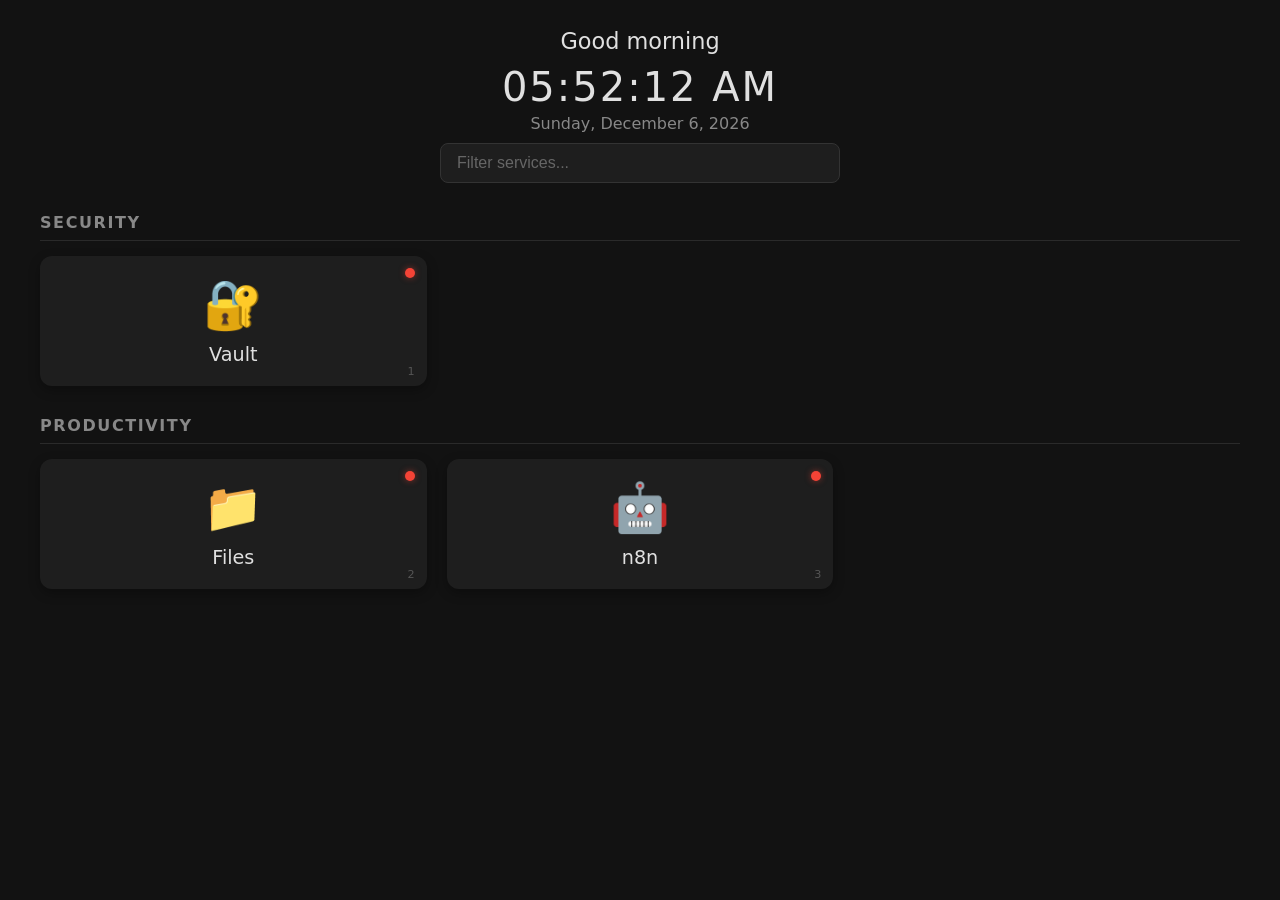
==== index.html @ 24b23f48 "Add functional dashboard with config-driven services, live status, search, stats, and keyboard nav R" ====
<!DOCTYPE html>
<html lang="en">
<head>
    <meta charset="UTF-8">
    <meta name="viewport" content="width=device-width, initial-scale=1.0">
    <title>pmserver</title>
    <link rel="icon" href="data:image/svg+xml,<svg xmlns='http://www.w3.org/2000/svg' viewBox='0 0 100 100'><text y='.9em' font-size='90'>🖥️</text></svg>">
    <meta name="description" content="pmserver.us - Self-hosted service dashboard">
    <meta property="og:title" content="pmserver.us">
    <meta property="og:description" content="Self-hosted service dashboard">
    <meta property="og:type" content="website">
    <meta property="og:url" content="https://pmserver.us">
    <meta name="theme-color" content="#121212">
    <link rel="stylesheet" href="style.css">
</head>
<body>
    <div class="container">
        <header id="header"></header>
        <div id="search-wrapper"></div>
        <div id="stats-widget"></div>
        <main id="services">
            <noscript>
                <p style="text-align:center;color:#888;">JavaScript is required to load the service dashboard.</p>
            </noscript>
        </main>
    </div>
    <script src="app.js"></script>
</body>
</html>
---- style.css ----
/* --- Base --- */
* { box-sizing: border-box; }

body {
    background: #121212;
    color: #e0e0e0;
    font-family: system-ui, -apple-system, sans-serif;
    margin: 0;
    padding: 20px;
    display: flex;
    justify-content: center;
}

.container {
    max-width: 1200px;
    width: 100%;
}

/* --- Header / Clock --- */
#header {
    text-align: center;
    margin-bottom: 10px;
}

.clock .time {
    font-size: 2.5em;
    font-weight: 300;
    letter-spacing: 0.05em;
}

.clock .date {
    font-size: 1em;
    color: #888;
    margin-top: 4px;
}

.clock .greeting {
    font-size: 1.4em;
    margin-top: 8px;
    margin-bottom: 10px;
}

/* --- Search --- */
#search-wrapper {
    text-align: center;
    margin-bottom: 30px;
}

#search {
    background: #1e1e1e;
    border: 1px solid #333;
    border-radius: 8px;
    color: #e0e0e0;
    padding: 10px 16px;
    font-size: 1em;
    width: 100%;
    max-width: 400px;
    outline: none;
    transition: border-color 0.2s;
}

#search:focus {
    border-color: #555;
}

#search::placeholder {
    color: #666;
}

/* --- Stats Widget --- */
#stats-widget {
    display: flex;
    justify-content: center;
    gap: 20px;
    flex-wrap: wrap;
    margin-bottom: 30px;
}

#stats-widget:empty {
    display: none;
}

.stat-item {
    background: #1e1e1e;
    border-radius: 8px;
    padding: 12px 20px;
    text-align: center;
    min-width: 120px;
}

.stat-label {
    font-size: 0.8em;
    color: #888;
    text-transform: uppercase;
    letter-spacing: 0.05em;
}

.stat-value {
    font-size: 1.4em;
    margin-top: 4px;
}

.stat-bar {
    height: 4px;
    background: #333;
    border-radius: 2px;
    margin-top: 6px;
    overflow: hidden;
}

.stat-bar-fill {
    height: 100%;
    border-radius: 2px;
    background: #4caf50;
    transition: width 0.5s;
}

/* --- Categories --- */
.category h2 {
    font-size: 1em;
    text-transform: uppercase;
    letter-spacing: 0.1em;
    color: #888;
    border-bottom: 1px solid #2a2a2a;
    padding-bottom: 8px;
    margin-top: 30px;
    margin-bottom: 15px;
}

/* --- Grid --- */
.grid {
    display: grid;
    grid-template-columns: repeat(auto-fill, minmax(300px, 1fr));
    gap: 20px;
}

/* --- Cards --- */
.card {
    background: #1e1e1e;
    border-radius: 12px;
    padding: 20px;
    text-align: center;
    box-shadow: 0 4px 12px rgba(0, 0, 0, 0.3);
    transition: transform 0.2s;
    display: block;
    color: #e0e0e0;
    text-decoration: none;
    position: relative;
}

.card:hover {
    transform: translateY(-5px);
}

.card:focus {
    outline: 2px solid #4caf50;
    outline-offset: 2px;
}

.card .icon {
    font-size: 3em;
    margin-bottom: 10px;
}

.card .title {
    font-size: 1.2em;
}

.card .shortcut-hint {
    position: absolute;
    bottom: 8px;
    right: 12px;
    font-size: 0.7em;
    color: #555;
}

/* --- Status Dot --- */
.status-dot {
    position: absolute;
    top: 12px;
    right: 12px;
    width: 10px;
    height: 10px;
    border-radius: 50%;
    background: #555;
}

.status-dot.status-up {
    background: #4caf50;
    box-shadow: 0 0 6px rgba(76, 175, 80, 0.5);
}

.status-dot.status-down {
    background: #f44336;
    box-shadow: 0 0 6px rgba(244, 67, 54, 0.5);
}

/* --- Visibility --- */
.hidden {
    display: none !important;
}

/* --- Responsive --- */
@media (max-width: 600px) {
    .grid {
        grid-template-columns: 1fr;
    }

    .clock .time {
        font-size: 2em;
    }

    #stats-widget {
        gap: 10px;
    }

    .stat-item {
        min-width: 80px;
        padding: 8px 12px;
    }
}
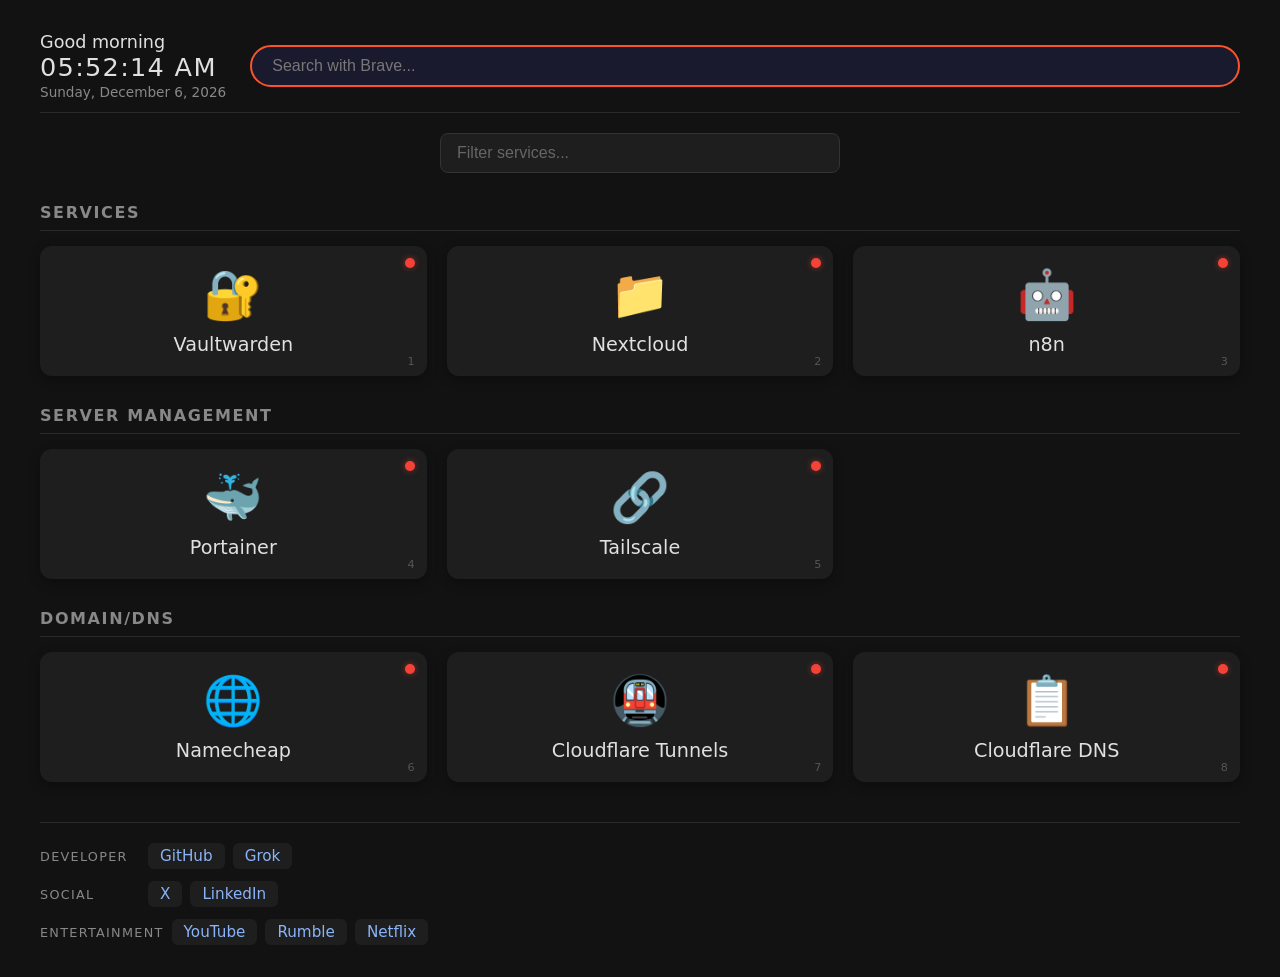
==== commit 690a8c3f: "Consolidate header, search, and stats into sticky top panel Wrap greeting/clock, Brave search, and s" ====
--- a/index.html
+++ b/index.html
@@ -15,14 +15,18 @@
 </head>
 <body>
     <div class="container">
-        <header id="header"></header>
+        <div id="top-panel">
+            <header id="header"></header>
+            <div id="brave-search-wrapper"></div>
+            <div id="stats-widget"></div>
+        </div>
         <div id="search-wrapper"></div>
-        <div id="stats-widget"></div>
         <main id="services">
             <noscript>
                 <p style="text-align:center;color:#888;">JavaScript is required to load the service dashboard.</p>
             </noscript>
         </main>
+        <div id="links"></div>
     </div>
     <script src="app.js"></script>
 </body>
--- a/style.css
+++ b/style.css
@@ -16,31 +16,78 @@
     width: 100%;
 }
 
+/* --- Top Panel (sticky) --- */
+#top-panel {
+    position: sticky;
+    top: 0;
+    z-index: 100;
+    background: #121212;
+    display: flex;
+    align-items: center;
+    gap: 24px;
+    padding: 12px 0;
+    border-bottom: 1px solid #2a2a2a;
+    margin-bottom: 20px;
+}
+
 /* --- Header / Clock --- */
 #header {
-    text-align: center;
-    margin-bottom: 10px;
+    text-align: left;
+    flex-shrink: 0;
+}
+
+.clock .greeting {
+    font-size: 1.1em;
+    margin: 0;
 }
 
 .clock .time {
-    font-size: 2.5em;
+    font-size: 1.6em;
     font-weight: 300;
     letter-spacing: 0.05em;
 }
 
 .clock .date {
+    font-size: 0.85em;
+    color: #888;
+    margin-top: 2px;
+}
+
+/* --- Brave Search --- */
+#brave-search-wrapper {
+    flex: 1;
+    display: flex;
+    align-items: center;
+    justify-content: center;
+    min-width: 0;
+}
+
+#brave-search {
+    width: 100%;
+}
+
+#brave-search input {
+    background: #1a1a2e;
+    border: 2px solid #fb542b;
+    border-radius: 24px;
+    color: #e0e0e0;
+    padding: 10px 20px;
     font-size: 1em;
-    color: #888;
-    margin-top: 4px;
-}
-
-.clock .greeting {
-    font-size: 1.4em;
-    margin-top: 8px;
-    margin-bottom: 10px;
-}
-
-/* --- Search --- */
+    width: 100%;
+    outline: none;
+    transition: border-color 0.2s, box-shadow 0.2s;
+}
+
+#brave-search input:focus {
+    border-color: #ff7654;
+    box-shadow: 0 0 12px rgba(251, 84, 43, 0.3);
+}
+
+#brave-search input::placeholder {
+    color: #777;
+}
+
+/* --- Service Filter --- */
 #search-wrapper {
     text-align: center;
     margin-bottom: 30px;
@@ -70,10 +117,10 @@
 /* --- Stats Widget --- */
 #stats-widget {
     display: flex;
-    justify-content: center;
-    gap: 20px;
-    flex-wrap: wrap;
-    margin-bottom: 30px;
+    flex-direction: column;
+    gap: 4px;
+    flex-shrink: 0;
+    text-align: right;
 }
 
 #stats-widget:empty {
@@ -81,31 +128,34 @@
 }
 
 .stat-item {
-    background: #1e1e1e;
-    border-radius: 8px;
-    padding: 12px 20px;
-    text-align: center;
-    min-width: 120px;
+    display: flex;
+    align-items: center;
+    gap: 8px;
+    padding: 0;
+    background: none;
 }
 
 .stat-label {
-    font-size: 0.8em;
+    font-size: 0.7em;
     color: #888;
     text-transform: uppercase;
     letter-spacing: 0.05em;
+    min-width: 40px;
+    text-align: right;
 }
 
 .stat-value {
-    font-size: 1.4em;
-    margin-top: 4px;
+    font-size: 0.85em;
+    white-space: nowrap;
 }
 
 .stat-bar {
-    height: 4px;
+    height: 3px;
     background: #333;
     border-radius: 2px;
-    margin-top: 6px;
+    width: 60px;
     overflow: hidden;
+    flex-shrink: 0;
 }
 
 .stat-bar-fill {
@@ -195,27 +245,85 @@
     box-shadow: 0 0 6px rgba(244, 67, 54, 0.5);
 }
 
+/* --- Links Section --- */
+.links-section {
+    margin-top: 40px;
+    padding-top: 20px;
+    border-top: 1px solid #2a2a2a;
+}
+
+.links-category {
+    display: flex;
+    align-items: center;
+    flex-wrap: wrap;
+    gap: 8px;
+    margin-bottom: 12px;
+}
+
+.links-label {
+    font-size: 0.8em;
+    text-transform: uppercase;
+    letter-spacing: 0.1em;
+    color: #888;
+    min-width: 100px;
+}
+
+.link-item {
+    color: #8ab4f8;
+    text-decoration: none;
+    font-size: 0.95em;
+    padding: 4px 12px;
+    border-radius: 6px;
+    background: #1e1e1e;
+    transition: background 0.2s;
+}
+
+.link-item:hover {
+    background: #2a2a2a;
+}
+
 /* --- Visibility --- */
 .hidden {
     display: none !important;
 }
 
 /* --- Responsive --- */
+@media (max-width: 768px) {
+    #top-panel {
+        flex-direction: column;
+        align-items: stretch;
+        gap: 12px;
+    }
+
+    #header {
+        text-align: center;
+    }
+
+    #brave-search-wrapper {
+        justify-content: center;
+    }
+
+    #stats-widget {
+        align-items: center;
+        text-align: center;
+    }
+
+    .stat-label {
+        text-align: left;
+    }
+}
+
 @media (max-width: 600px) {
     .grid {
         grid-template-columns: 1fr;
     }
 
     .clock .time {
-        font-size: 2em;
-    }
-
-    #stats-widget {
-        gap: 10px;
-    }
-
-    .stat-item {
-        min-width: 80px;
-        padding: 8px 12px;
-    }
-}
+        font-size: 1.4em;
+    }
+
+    .links-label {
+        min-width: auto;
+        width: 100%;
+    }
+}
